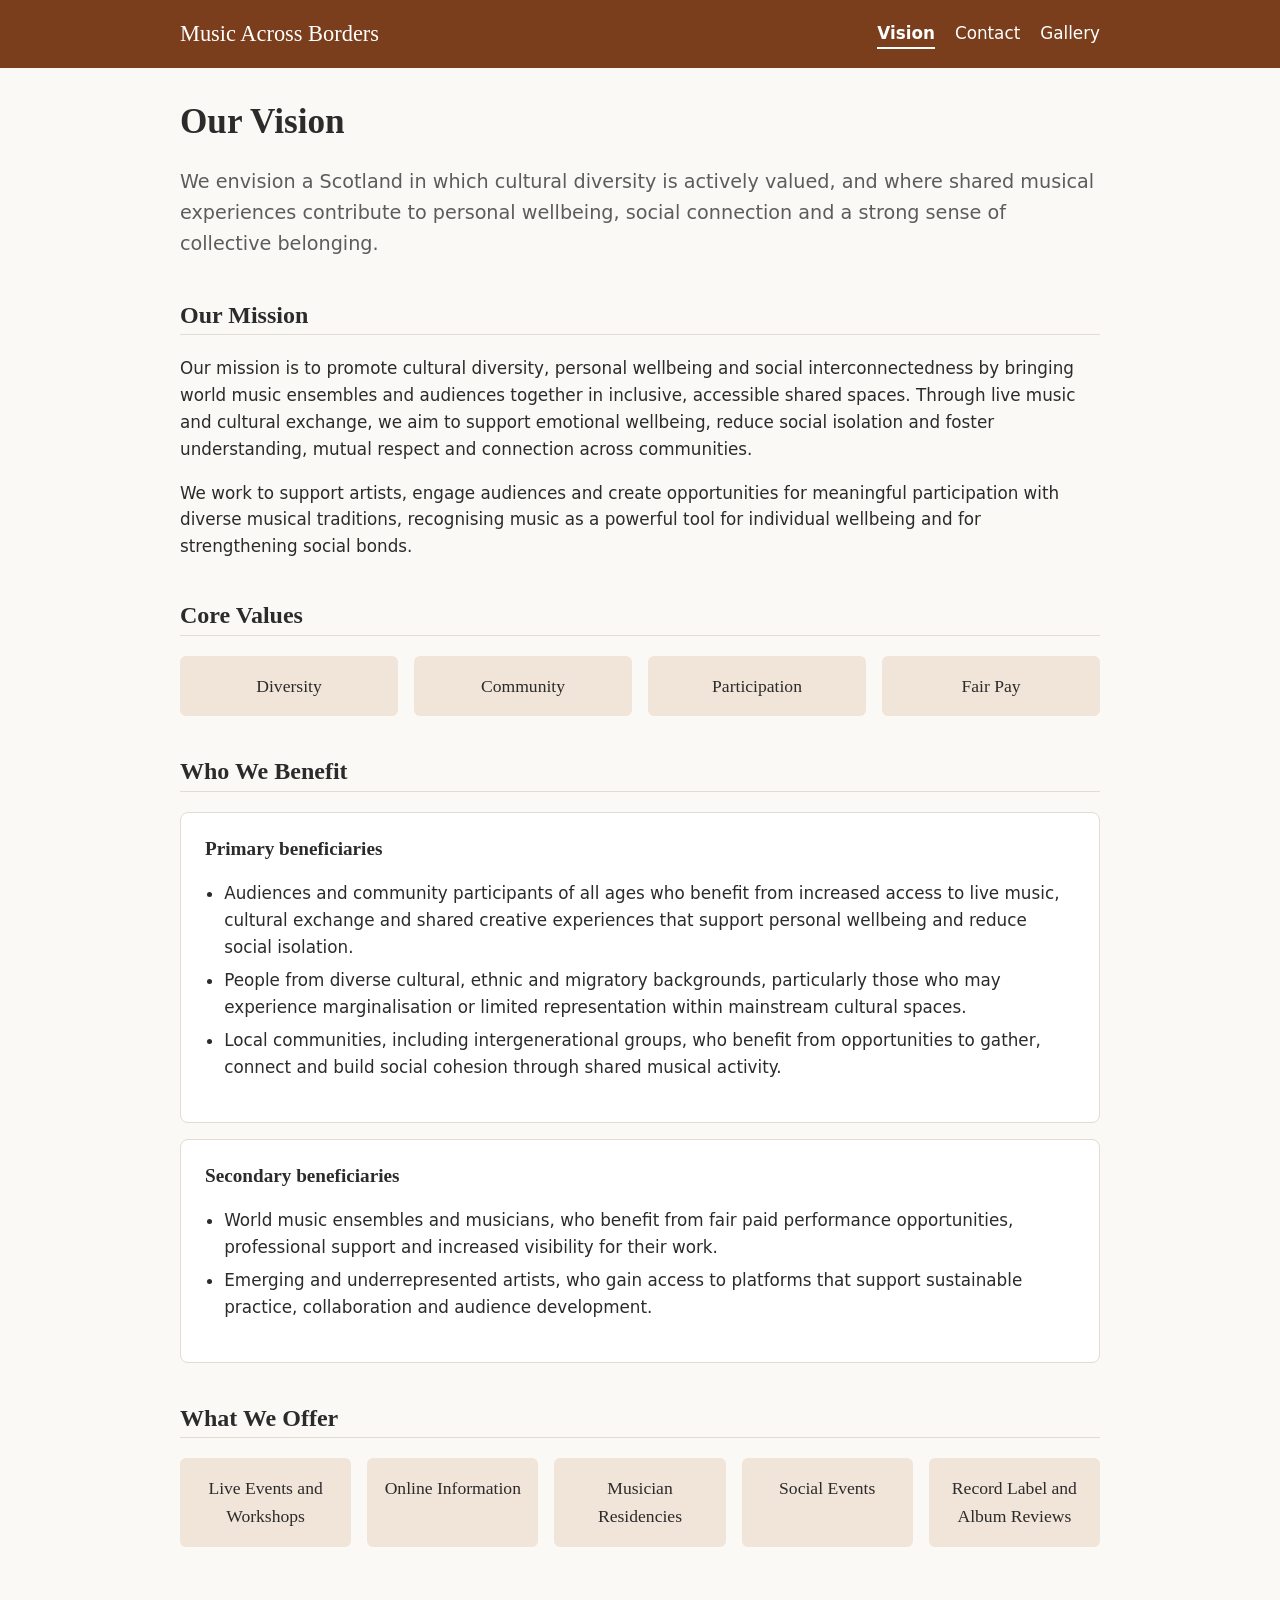
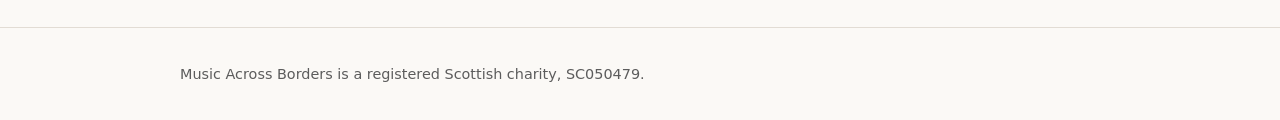
==== index.html @ 5e3e6b76 "feat: initial commit" ====
<!doctype html>
<html lang="en-GB">
<head>
  <meta charset="utf-8">
  <meta name="viewport" content="width=device-width, initial-scale=1">
  <title>Vision | Music Across Borders</title>
  <meta name="description" content="Promoting cultural diversity, personal wellbeing and social connection through shared world music.">
  <link rel="stylesheet" href="styles.css">
</head>
<body>
  <a class="skip-link" href="#main">Skip to content</a>

  <header class="site-header">
    <div class="inner">
      <a class="site-title" href="index.html">Music Across Borders</a>
      <nav class="site-nav" aria-label="Main">
        <ul>
          <li><a href="index.html" aria-current="page">Vision</a></li>
          <li><a href="contact.html">Contact</a></li>
          <li><a href="gallery.html">Gallery</a></li>
        </ul>
      </nav>
    </div>
  </header>

  <main id="main">
    <h1>Our Vision</h1>
    <p class="lead">We envision a Scotland in which cultural diversity is actively valued, and where shared musical experiences contribute to personal wellbeing, social connection and a strong sense of collective belonging.</p>

    <h2>Our Mission</h2>
    <p>Our mission is to promote cultural diversity, personal wellbeing and social interconnectedness by bringing world music ensembles and audiences together in inclusive, accessible shared spaces. Through live music and cultural exchange, we aim to support emotional wellbeing, reduce social isolation and foster understanding, mutual respect and connection across communities.</p>
    <p>We work to support artists, engage audiences and create opportunities for meaningful participation with diverse musical traditions, recognising music as a powerful tool for individual wellbeing and for strengthening social bonds.</p>

    <h2>Core Values</h2>
    <ul class="values">
      <li>Diversity</li>
      <li>Community</li>
      <li>Participation</li>
      <li>Fair Pay</li>
    </ul>

    <h2>Who We Benefit</h2>
    <div class="card">
      <h3>Primary beneficiaries</h3>
      <ul>
        <li>Audiences and community participants of all ages who benefit from increased access to live music, cultural exchange and shared creative experiences that support personal wellbeing and reduce social isolation.</li>
        <li>People from diverse cultural, ethnic and migratory backgrounds, particularly those who may experience marginalisation or limited representation within mainstream cultural spaces.</li>
        <li>Local communities, including intergenerational groups, who benefit from opportunities to gather, connect and build social cohesion through shared musical activity.</li>
      </ul>
    </div>
    <div class="card">
      <h3>Secondary beneficiaries</h3>
      <ul>
        <li>World music ensembles and musicians, who benefit from fair paid performance opportunities, professional support and increased visibility for their work.</li>
        <li>Emerging and underrepresented artists, who gain access to platforms that support sustainable practice, collaboration and audience development.</li>
      </ul>
    </div>

    <h2>What We Offer</h2>
    <ul class="values">
      <li>Live Events and Workshops</li>
      <li>Online Information</li>
      <li>Musician Residencies</li>
      <li>Social Events</li>
      <li>Record Label and Album Reviews</li>
    </ul>
  </main>

  <footer class="site-footer">
    <div class="inner">
      <p>Music Across Borders is a registered Scottish charity, SC050479.</p>
    </div>
  </footer>
</body>
</html>
---- styles.css ----
:root {
  --colour-bg: #fbf9f6;
  --colour-text: #2b2b2b;
  --colour-muted: #5c5c5c;
  --colour-accent: #7a3e1d;
  --colour-accent-light: #f1e4d8;
  --colour-border: #e2dcd4;
  --max-width: 960px;
  --font-body: system-ui, -apple-system, "Segoe UI", Roboto, sans-serif;
  --font-heading: Georgia, "Times New Roman", serif;
}

*,
*::before,
*::after {
  box-sizing: border-box;
}

body {
  margin: 0;
  font-family: var(--font-body);
  font-size: 1.05rem;
  line-height: 1.6;
  color: var(--colour-text);
  background: var(--colour-bg);
}

img {
  max-width: 100%;
  display: block;
}

a {
  color: var(--colour-accent);
}

a:focus-visible,
button:focus-visible {
  outline: 3px solid var(--colour-accent);
  outline-offset: 2px;
}

h1,
h2,
h3 {
  font-family: var(--font-heading);
  line-height: 1.25;
  color: var(--colour-text);
}

h1 {
  font-size: 2.2rem;
  margin-top: 0;
}

h2 {
  font-size: 1.5rem;
  margin-top: 2.5rem;
  border-bottom: 1px solid var(--colour-border);
  padding-bottom: 0.3rem;
}

.skip-link {
  position: absolute;
  left: -999px;
  top: 0;
  background: var(--colour-accent);
  color: #fff;
  padding: 0.5rem 1rem;
}

.skip-link:focus {
  left: 1rem;
}

/* Header and navigation */

.site-header {
  background: var(--colour-accent);
  color: #fff;
}

.site-header .inner {
  max-width: var(--max-width);
  margin: 0 auto;
  padding: 1rem 1.25rem;
  display: flex;
  flex-wrap: wrap;
  justify-content: space-between;
  align-items: center;
  gap: 0.75rem;
}

.site-title {
  font-family: var(--font-heading);
  font-size: 1.4rem;
  color: #fff;
  text-decoration: none;
}

.site-nav ul {
  list-style: none;
  margin: 0;
  padding: 0;
  display: flex;
  gap: 1.25rem;
}

.site-nav a {
  color: #fff;
  text-decoration: none;
  padding: 0.25rem 0;
  border-bottom: 2px solid transparent;
}

.site-nav a:hover {
  border-bottom-color: #fff;
}

.site-nav a[aria-current="page"] {
  border-bottom-color: #fff;
  font-weight: 600;
}

/* Layout */

main {
  max-width: var(--max-width);
  margin: 0 auto;
  padding: 2rem 1.25rem 4rem;
}

.lead {
  font-size: 1.2rem;
  color: var(--colour-muted);
}

.values {
  display: grid;
  grid-template-columns: repeat(auto-fit, minmax(160px, 1fr));
  gap: 1rem;
  padding: 0;
  list-style: none;
}

.values li {
  background: var(--colour-accent-light);
  padding: 1rem;
  border-radius: 6px;
  text-align: center;
  font-family: var(--font-heading);
  font-size: 1.1rem;
}

.card {
  background: #fff;
  border: 1px solid var(--colour-border);
  border-radius: 8px;
  padding: 1.5rem;
  margin-top: 1rem;
}

.card h3 {
  margin-top: 0;
  font-size: 1.2rem;
}

.card ul {
  padding-left: 1.2rem;
}

.card li + li {
  margin-top: 0.4rem;
}

.contact-details dt {
  font-weight: 600;
  margin-top: 1rem;
}

.contact-details dd {
  margin: 0.2rem 0 0;
}

/* Trustees */

.trustee {
  display: grid;
  grid-template-columns: 180px 1fr;
  gap: 1.5rem;
  align-items: start;
  background: #fff;
  border: 1px solid var(--colour-border);
  border-radius: 8px;
  padding: 1.5rem;
  margin-top: 1rem;
}

.trustee img {
  width: 100%;
  aspect-ratio: 1 / 1;
  object-fit: cover;
  border-radius: 6px;
}

.trustee h3 {
  margin: 0;
  font-size: 1.3rem;
}

.trustee-role {
  margin: 0.15rem 0 0.75rem;
  color: var(--colour-accent);
  font-weight: 600;
}

.trustee dl {
  margin: 0;
}

.trustee dt {
  font-weight: 600;
  font-size: 0.9rem;
  text-transform: uppercase;
  letter-spacing: 0.04em;
  color: var(--colour-muted);
  margin-top: 0.75rem;
}

.trustee dd {
  margin: 0.15rem 0 0;
}

/* Gallery */

.gallery-grid {
  display: grid;
  grid-template-columns: repeat(auto-fill, minmax(240px, 1fr));
  gap: 1rem;
  max-height: 70vh;
  overflow-y: auto;
  padding: 0.25rem;
  margin-top: 1.5rem;
}

.gallery-grid button {
  padding: 0;
  border: 0;
  background: none;
  cursor: zoom-in;
  border-radius: 6px;
  overflow: hidden;
}

.gallery-grid img {
  width: 100%;
  aspect-ratio: 4 / 3;
  object-fit: cover;
  transition: transform 0.2s ease;
}

.gallery-grid button:hover img {
  transform: scale(1.03);
}

.lightbox {
  border: 0;
  padding: 0;
  background: transparent;
  max-width: 95vw;
  max-height: 95vh;
}

.lightbox::backdrop {
  background: rgba(20, 15, 10, 0.85);
}

.lightbox img {
  max-width: 95vw;
  max-height: 85vh;
  margin: 0 auto;
  border-radius: 4px;
}

.lightbox figcaption {
  color: #fff;
  text-align: center;
  padding: 0.5rem;
}

.lightbox-close {
  position: absolute;
  top: 0.5rem;
  right: 0.5rem;
  background: #fff;
  border: 0;
  border-radius: 50%;
  width: 2.5rem;
  height: 2.5rem;
  font-size: 1.5rem;
  line-height: 1;
  cursor: pointer;
}

/* Footer */

.site-footer {
  border-top: 1px solid var(--colour-border);
  color: var(--colour-muted);
  font-size: 0.9rem;
}

.site-footer .inner {
  max-width: var(--max-width);
  margin: 0 auto;
  padding: 1.25rem;
}

@media (max-width: 600px) {
  h1 {
    font-size: 1.8rem;
  }

  .site-nav ul {
    gap: 0.9rem;
  }

  .trustee {
    grid-template-columns: 1fr;
  }

  .trustee img {
    max-width: 220px;
  }
}
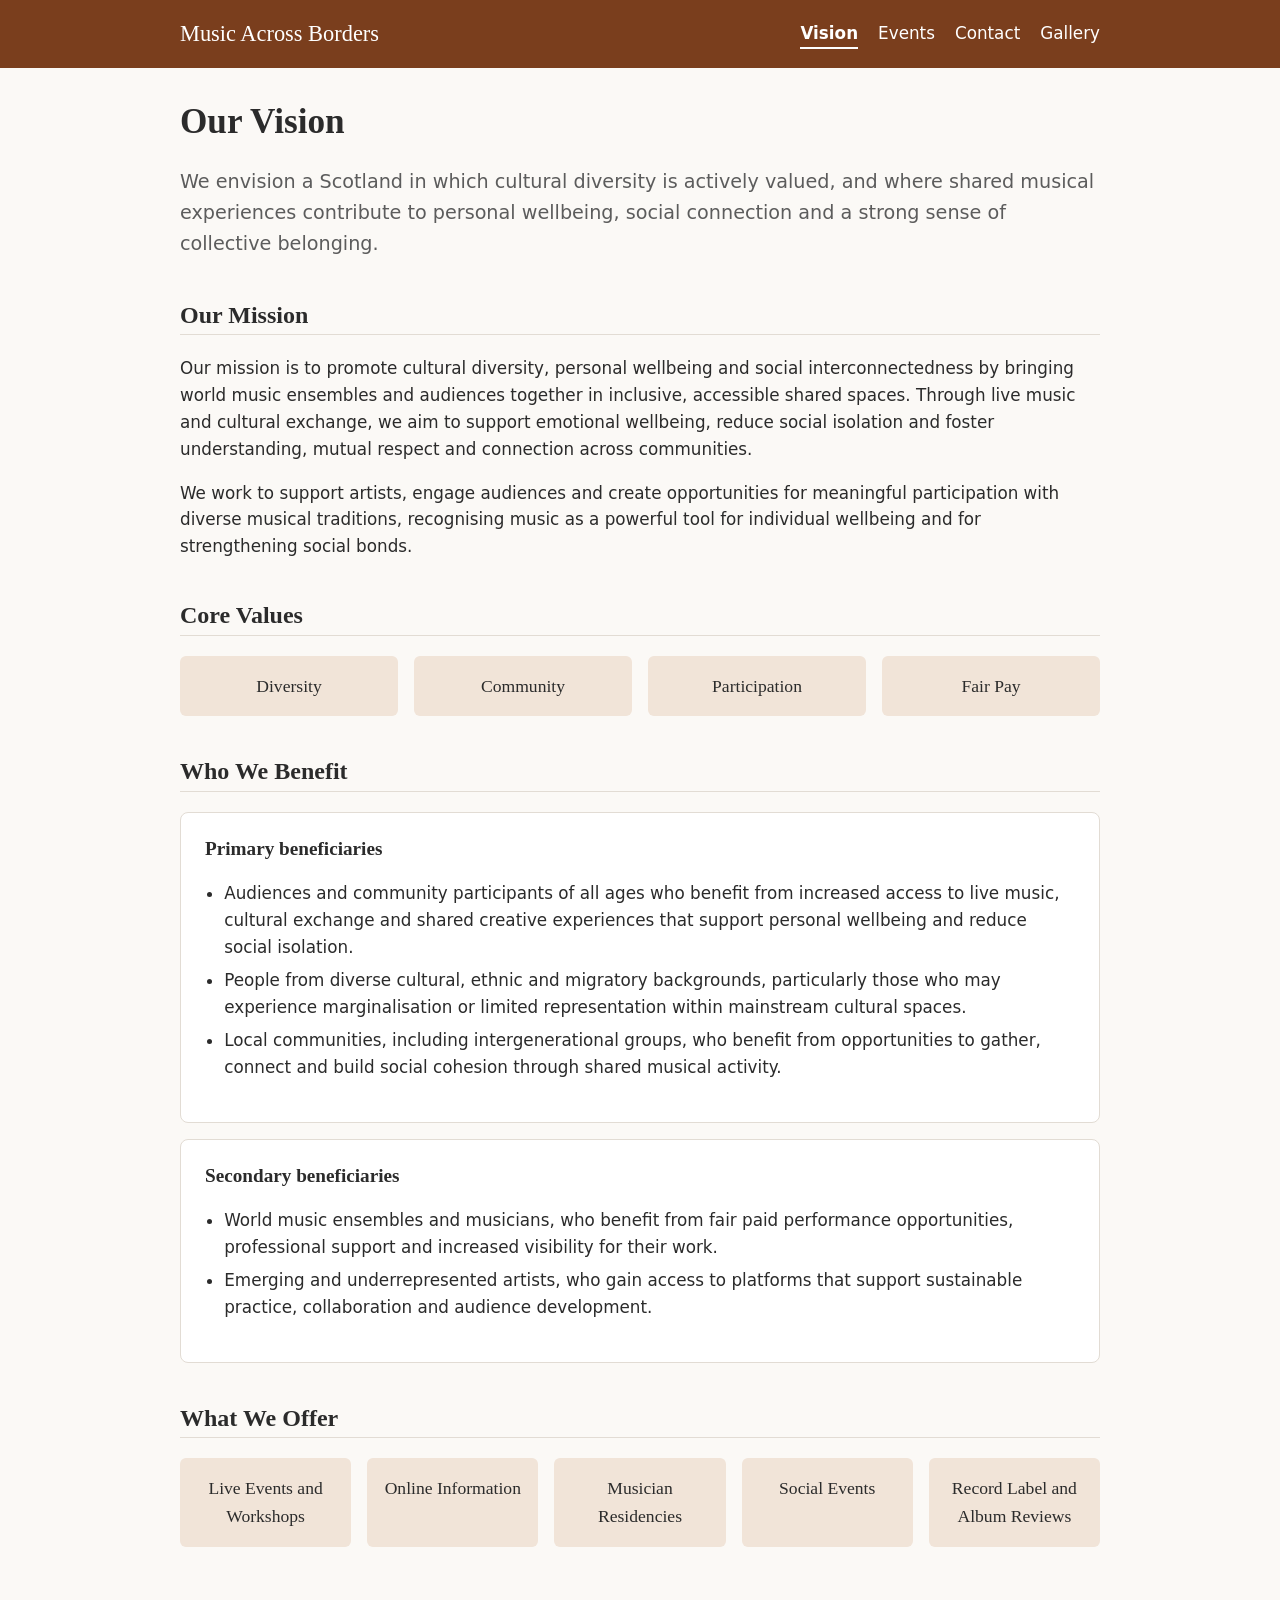
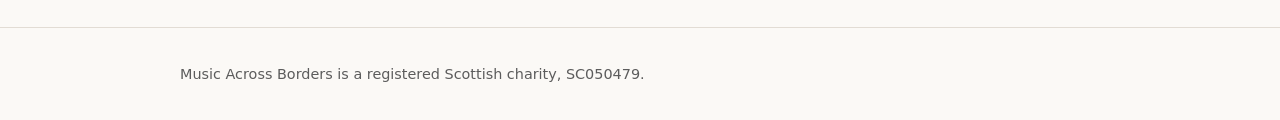
==== commit 41ecfd52: "feat: add event page" ====
--- a/index.html
+++ b/index.html
@@ -16,6 +16,7 @@
       <nav class="site-nav" aria-label="Main">
         <ul>
           <li><a href="index.html" aria-current="page">Vision</a></li>
+          <li><a href="events.html">Events</a></li>
           <li><a href="contact.html">Contact</a></li>
           <li><a href="gallery.html">Gallery</a></li>
         </ul>
--- a/styles.css
+++ b/styles.css
@@ -180,6 +180,44 @@
 
 .contact-details dd {
   margin: 0.2rem 0 0;
+}
+
+/* Events */
+
+.event {
+  display: grid;
+  grid-template-columns: 140px 1fr;
+  gap: 1.5rem;
+  align-items: start;
+  background: #fff;
+  border: 1px solid var(--colour-border);
+  border-radius: 8px;
+  padding: 1.5rem;
+  margin-top: 1rem;
+}
+
+.event-date {
+  background: var(--colour-accent-light);
+  color: var(--colour-accent);
+  font-family: var(--font-heading);
+  font-size: 1.15rem;
+  font-weight: 700;
+  text-align: center;
+  padding: 1rem 0.5rem;
+  border-radius: 6px;
+}
+
+.event h3 {
+  margin: 0;
+  font-size: 1.3rem;
+}
+
+.event p {
+  margin: 0.5rem 0 0;
+}
+
+.event-meta {
+  color: var(--colour-muted);
 }
 
 /* Trustees */
@@ -325,6 +363,7 @@
     gap: 0.9rem;
   }
 
+  .event,
   .trustee {
     grid-template-columns: 1fr;
   }
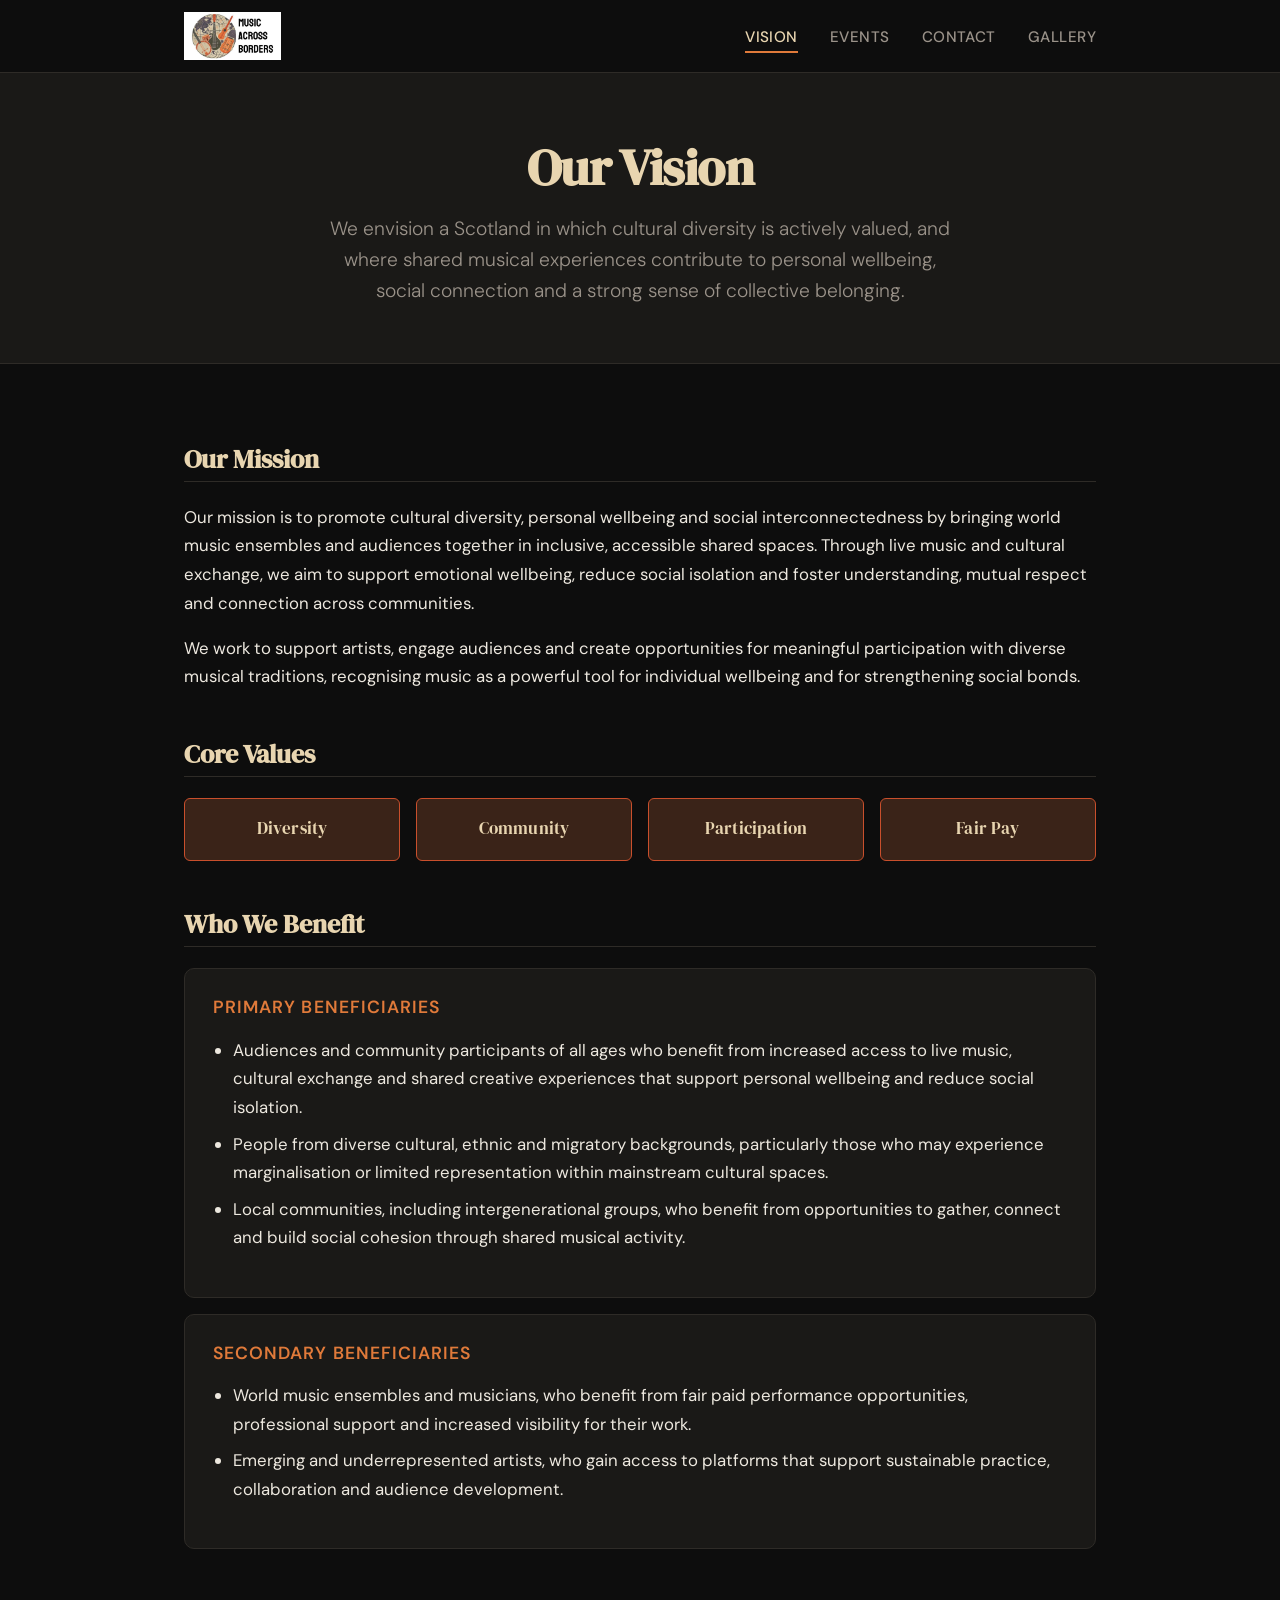
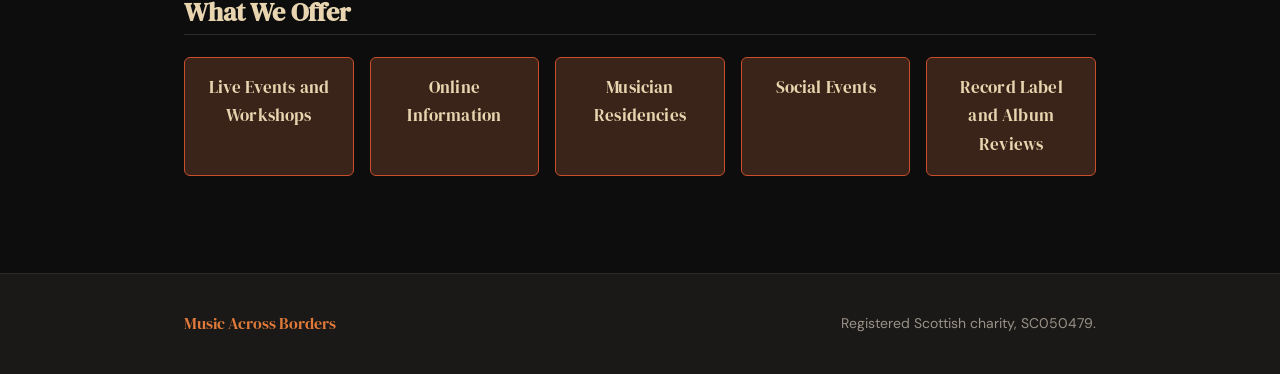
==== commit e7028275: "feat: ui changes" ====
--- a/index.html
+++ b/index.html
@@ -1,5 +1,5 @@
 <!doctype html>
-<html lang="en-GB">
+<html lang="en-GB" class="has-hero">
 <head>
   <meta charset="utf-8">
   <meta name="viewport" content="width=device-width, initial-scale=1">
@@ -12,7 +12,9 @@
 
   <header class="site-header">
     <div class="inner">
-      <a class="site-title" href="index.html">Music Across Borders</a>
+      <a href="index.html" aria-label="Music Across Borders — home">
+        <img class="site-logo" src="images/gallery/logo-white.jpeg" alt="Music Across Borders">
+      </a>
       <nav class="site-nav" aria-label="Main">
         <ul>
           <li><a href="index.html" aria-current="page">Vision</a></li>
@@ -24,10 +26,12 @@
     </div>
   </header>
 
-  <main id="main">
+  <div class="hero">
     <h1>Our Vision</h1>
     <p class="lead">We envision a Scotland in which cultural diversity is actively valued, and where shared musical experiences contribute to personal wellbeing, social connection and a strong sense of collective belonging.</p>
+  </div>
 
+  <main id="main">
     <h2>Our Mission</h2>
     <p>Our mission is to promote cultural diversity, personal wellbeing and social interconnectedness by bringing world music ensembles and audiences together in inclusive, accessible shared spaces. Through live music and cultural exchange, we aim to support emotional wellbeing, reduce social isolation and foster understanding, mutual respect and connection across communities.</p>
     <p>We work to support artists, engage audiences and create opportunities for meaningful participation with diverse musical traditions, recognising music as a powerful tool for individual wellbeing and for strengthening social bonds.</p>
@@ -69,7 +73,8 @@
 
   <footer class="site-footer">
     <div class="inner">
-      <p>Music Across Borders is a registered Scottish charity, SC050479.</p>
+      <span class="footer-accent">Music Across Borders</span>
+      <p>Registered Scottish charity, SC050479.</p>
     </div>
   </footer>
 </body>
--- a/styles.css
+++ b/styles.css
@@ -1,13 +1,22 @@
+@import url('https://fonts.googleapis.com/css2?family=DM+Sans:ital,opsz,wght@0,9..40,300;0,9..40,400;0,9..40,500;0,9..40,600;1,9..40,300&family=DM+Serif+Display:ital@0;1&display=swap');
+
 :root {
-  --colour-bg: #fbf9f6;
-  --colour-text: #2b2b2b;
-  --colour-muted: #5c5c5c;
-  --colour-accent: #7a3e1d;
-  --colour-accent-light: #f1e4d8;
-  --colour-border: #e2dcd4;
+  --colour-bg:            #0d0d0d;
+  --colour-surface:       #1a1917;
+  --colour-surface-2:     #232220;
+  --colour-text:          #ede8df;
+  --colour-muted:         #9a9289;
+  --colour-accent:        #e07a3a;
+  --colour-accent-dark:   #c94f2c;
+  --colour-accent-light:  #3a2318;
+  --colour-green:         #7a8c5c;
+  --colour-green-dark:    #2a3020;
+  --colour-purple:        #5a4f6b;
+  --colour-beige:         #e8d5b0;
+  --colour-border:        #2e2b27;
   --max-width: 960px;
-  --font-body: system-ui, -apple-system, "Segoe UI", Roboto, sans-serif;
-  --font-heading: Georgia, "Times New Roman", serif;
+  --font-body:    'DM Sans', system-ui, sans-serif;
+  --font-heading: 'DM Serif Display', Georgia, serif;
 }
 
 *,
@@ -20,7 +29,7 @@
   margin: 0;
   font-family: var(--font-body);
   font-size: 1.05rem;
-  line-height: 1.6;
+  line-height: 1.7;
   color: var(--colour-text);
   background: var(--colour-bg);
 }
@@ -32,33 +41,45 @@
 
 a {
   color: var(--colour-accent);
+  transition: color 0.2s ease;
+}
+
+a:hover {
+  color: var(--colour-beige);
 }
 
 a:focus-visible,
 button:focus-visible {
-  outline: 3px solid var(--colour-accent);
-  outline-offset: 2px;
+  outline: 2px solid var(--colour-accent);
+  outline-offset: 3px;
 }
 
 h1,
 h2,
 h3 {
   font-family: var(--font-heading);
-  line-height: 1.25;
-  color: var(--colour-text);
+  line-height: 1.2;
+  color: var(--colour-beige);
 }
 
 h1 {
-  font-size: 2.2rem;
+  font-size: 2.6rem;
   margin-top: 0;
+  letter-spacing: -0.01em;
 }
 
 h2 {
-  font-size: 1.5rem;
-  margin-top: 2.5rem;
+  font-size: 1.6rem;
+  margin-top: 3rem;
+  padding-bottom: 0.4rem;
   border-bottom: 1px solid var(--colour-border);
-  padding-bottom: 0.3rem;
-}
+}
+
+h3 {
+  font-size: 1.2rem;
+}
+
+/* ── Skip link ───────────────────────────────────────────── */
 
 .skip-link {
   position: absolute;
@@ -67,35 +88,38 @@
   background: var(--colour-accent);
   color: #fff;
   padding: 0.5rem 1rem;
+  z-index: 100;
 }
 
 .skip-link:focus {
   left: 1rem;
 }
 
-/* Header and navigation */
+/* ── Header ──────────────────────────────────────────────── */
 
 .site-header {
-  background: var(--colour-accent);
-  color: #fff;
+  background: var(--colour-bg);
+  border-bottom: 1px solid var(--colour-border);
+  position: sticky;
+  top: 0;
+  z-index: 50;
 }
 
 .site-header .inner {
   max-width: var(--max-width);
   margin: 0 auto;
-  padding: 1rem 1.25rem;
+  padding: 0.75rem 1.5rem;
   display: flex;
   flex-wrap: wrap;
   justify-content: space-between;
   align-items: center;
-  gap: 0.75rem;
-}
-
-.site-title {
-  font-family: var(--font-heading);
-  font-size: 1.4rem;
-  color: #fff;
-  text-decoration: none;
+  gap: 1rem;
+}
+
+.site-logo {
+  display: block;
+  height: 48px;
+  width: auto;
 }
 
 .site-nav ul {
@@ -103,37 +127,75 @@
   margin: 0;
   padding: 0;
   display: flex;
-  gap: 1.25rem;
+  gap: 2rem;
 }
 
 .site-nav a {
-  color: #fff;
+  color: var(--colour-muted);
   text-decoration: none;
+  font-size: 0.95rem;
+  font-weight: 500;
+  letter-spacing: 0.03em;
+  text-transform: uppercase;
   padding: 0.25rem 0;
   border-bottom: 2px solid transparent;
+  transition: color 0.2s ease, border-color 0.2s ease;
 }
 
 .site-nav a:hover {
-  border-bottom-color: #fff;
+  color: var(--colour-beige);
+  border-bottom-color: var(--colour-accent);
 }
 
 .site-nav a[aria-current="page"] {
-  border-bottom-color: #fff;
-  font-weight: 600;
-}
-
-/* Layout */
+  color: var(--colour-beige);
+  border-bottom-color: var(--colour-accent);
+}
+
+/* ── Hero band (index page) ──────────────────────────────── */
+
+.hero {
+  background: var(--colour-surface);
+  border-bottom: 1px solid var(--colour-border);
+  padding: 4rem 1.5rem 3.5rem;
+  text-align: center;
+}
+
+.hero h1 {
+  font-size: 3.2rem;
+  margin-bottom: 1rem;
+  color: var(--colour-beige);
+}
+
+.hero .lead {
+  max-width: 640px;
+  margin: 0 auto;
+  font-size: 1.2rem;
+  color: var(--colour-muted);
+  font-weight: 300;
+}
+
+/* ── Layout ──────────────────────────────────────────────── */
 
 main {
   max-width: var(--max-width);
   margin: 0 auto;
-  padding: 2rem 1.25rem 4rem;
+  padding: 2.5rem 1.5rem 5rem;
+}
+
+/* When main has a hero sibling, reduce top padding */
+.has-hero main {
+  padding-top: 2rem;
 }
 
 .lead {
-  font-size: 1.2rem;
-  color: var(--colour-muted);
-}
+  font-size: 1.15rem;
+  color: var(--colour-muted);
+  font-weight: 300;
+  line-height: 1.6;
+}
+
+/* ── Values / pill tiles ─────────────────────────────────── */
 
 .values {
   display: grid;
@@ -141,66 +203,95 @@
   gap: 1rem;
   padding: 0;
   list-style: none;
+  margin-top: 1.25rem;
 }
 
 .values li {
   background: var(--colour-accent-light);
-  padding: 1rem;
+  border: 1px solid var(--colour-accent-dark);
+  color: var(--colour-beige);
+  padding: 1rem 1.25rem;
   border-radius: 6px;
   text-align: center;
   font-family: var(--font-heading);
+  font-size: 1.05rem;
+  letter-spacing: 0.01em;
+  transition: background 0.2s ease;
+}
+
+.values li:hover {
+  background: #4a2c18;
+}
+
+/* ── Cards ───────────────────────────────────────────────── */
+
+.card {
+  background: var(--colour-surface);
+  border: 1px solid var(--colour-border);
+  border-radius: 10px;
+  padding: 1.75rem;
+  margin-top: 1rem;
+}
+
+.card h3 {
+  margin-top: 0;
+  color: var(--colour-accent);
   font-size: 1.1rem;
-}
-
-.card {
-  background: #fff;
+  text-transform: uppercase;
+  letter-spacing: 0.06em;
+  font-family: var(--font-body);
+  font-weight: 600;
+}
+
+.card ul {
+  padding-left: 1.25rem;
+  color: var(--colour-text);
+}
+
+.card li + li {
+  margin-top: 0.5rem;
+}
+
+/* ── Contact details ─────────────────────────────────────── */
+
+.contact-details dt {
+  font-weight: 600;
+  color: var(--colour-muted);
+  font-size: 0.85rem;
+  text-transform: uppercase;
+  letter-spacing: 0.06em;
+  margin-top: 1rem;
+}
+
+.contact-details dd {
+  margin: 0.2rem 0 0;
+}
+
+/* ── Events ──────────────────────────────────────────────── */
+
+.event {
+  display: grid;
+  grid-template-columns: 130px 1fr;
+  gap: 1.75rem;
+  align-items: start;
+  background: var(--colour-surface);
   border: 1px solid var(--colour-border);
-  border-radius: 8px;
+  border-radius: 10px;
   padding: 1.5rem;
   margin-top: 1rem;
-}
-
-.card h3 {
-  margin-top: 0;
-  font-size: 1.2rem;
-}
-
-.card ul {
-  padding-left: 1.2rem;
-}
-
-.card li + li {
-  margin-top: 0.4rem;
-}
-
-.contact-details dt {
-  font-weight: 600;
-  margin-top: 1rem;
-}
-
-.contact-details dd {
-  margin: 0.2rem 0 0;
-}
-
-/* Events */
-
-.event {
-  display: grid;
-  grid-template-columns: 140px 1fr;
-  gap: 1.5rem;
-  align-items: start;
-  background: #fff;
-  border: 1px solid var(--colour-border);
-  border-radius: 8px;
-  padding: 1.5rem;
-  margin-top: 1rem;
+  transition: border-color 0.2s ease;
+}
+
+.event:hover {
+  border-color: var(--colour-accent);
 }
 
 .event-date {
   background: var(--colour-accent-light);
+  border: 1px solid var(--colour-accent-dark);
   color: var(--colour-accent);
   font-family: var(--font-heading);
-  font-size: 1.15rem;
+  font-size: 1.1rem;
   font-weight: 700;
   text-align: center;
   padding: 1rem 0.5rem;
@@ -210,6 +301,7 @@
 .event h3 {
   margin: 0;
   font-size: 1.3rem;
+  color: var(--colour-beige);
 }
 
 .event p {
@@ -218,38 +310,48 @@
 
 .event-meta {
   color: var(--colour-muted);
-}
-
-/* Trustees */
+  font-size: 0.95rem;
+}
+
+/* ── Trustees ────────────────────────────────────────────── */
 
 .trustee {
   display: grid;
-  grid-template-columns: 180px 1fr;
-  gap: 1.5rem;
+  grid-template-columns: 160px 1fr;
+  gap: 1.75rem;
   align-items: start;
-  background: #fff;
+  background: var(--colour-surface);
   border: 1px solid var(--colour-border);
-  border-radius: 8px;
+  border-radius: 10px;
   padding: 1.5rem;
   margin-top: 1rem;
+  transition: border-color 0.2s ease;
+}
+
+.trustee:hover {
+  border-color: var(--colour-green);
 }
 
 .trustee img {
   width: 100%;
   aspect-ratio: 1 / 1;
   object-fit: cover;
-  border-radius: 6px;
+  border-radius: 8px;
+  filter: grayscale(20%);
 }
 
 .trustee h3 {
   margin: 0;
-  font-size: 1.3rem;
+  font-size: 1.25rem;
+  color: var(--colour-beige);
 }
 
 .trustee-role {
-  margin: 0.15rem 0 0.75rem;
+  margin: 0.2rem 0 0.75rem;
   color: var(--colour-accent);
   font-weight: 600;
+  font-size: 0.95rem;
+  letter-spacing: 0.02em;
 }
 
 .trustee dl {
@@ -258,23 +360,24 @@
 
 .trustee dt {
   font-weight: 600;
-  font-size: 0.9rem;
+  font-size: 0.8rem;
   text-transform: uppercase;
-  letter-spacing: 0.04em;
+  letter-spacing: 0.06em;
   color: var(--colour-muted);
   margin-top: 0.75rem;
 }
 
 .trustee dd {
   margin: 0.15rem 0 0;
-}
-
-/* Gallery */
+  color: var(--colour-text);
+}
+
+/* ── Gallery ─────────────────────────────────────────────── */
 
 .gallery-grid {
   display: grid;
   grid-template-columns: repeat(auto-fill, minmax(240px, 1fr));
-  gap: 1rem;
+  gap: 0.75rem;
   max-height: 70vh;
   overflow-y: auto;
   padding: 0.25rem;
@@ -283,22 +386,28 @@
 
 .gallery-grid button {
   padding: 0;
-  border: 0;
-  background: none;
+  border: 1px solid var(--colour-border);
+  background: var(--colour-surface);
   cursor: zoom-in;
-  border-radius: 6px;
+  border-radius: 8px;
   overflow: hidden;
+  transition: border-color 0.2s ease;
+}
+
+.gallery-grid button:hover {
+  border-color: var(--colour-accent);
 }
 
 .gallery-grid img {
   width: 100%;
   aspect-ratio: 4 / 3;
   object-fit: cover;
-  transition: transform 0.2s ease;
+  transition: transform 0.3s ease, opacity 0.2s ease;
 }
 
 .gallery-grid button:hover img {
-  transform: scale(1.03);
+  transform: scale(1.04);
+  opacity: 0.9;
 }
 
 .lightbox {
@@ -310,57 +419,86 @@
 }
 
 .lightbox::backdrop {
-  background: rgba(20, 15, 10, 0.85);
+  background: rgba(5, 4, 3, 0.92);
 }
 
 .lightbox img {
   max-width: 95vw;
   max-height: 85vh;
   margin: 0 auto;
-  border-radius: 4px;
+  border-radius: 6px;
 }
 
 .lightbox figcaption {
-  color: #fff;
+  color: var(--colour-muted);
   text-align: center;
-  padding: 0.5rem;
+  padding: 0.6rem;
+  font-size: 0.9rem;
 }
 
 .lightbox-close {
   position: absolute;
-  top: 0.5rem;
-  right: 0.5rem;
-  background: #fff;
-  border: 0;
+  top: 0.75rem;
+  right: 0.75rem;
+  background: var(--colour-surface-2);
+  border: 1px solid var(--colour-border);
+  color: var(--colour-text);
   border-radius: 50%;
   width: 2.5rem;
   height: 2.5rem;
-  font-size: 1.5rem;
+  font-size: 1.3rem;
   line-height: 1;
   cursor: pointer;
-}
-
-/* Footer */
+  transition: background 0.2s ease;
+}
+
+.lightbox-close:hover {
+  background: var(--colour-accent-dark);
+}
+
+/* ── Footer ──────────────────────────────────────────────── */
 
 .site-footer {
   border-top: 1px solid var(--colour-border);
   color: var(--colour-muted);
-  font-size: 0.9rem;
+  font-size: 0.875rem;
+  background: var(--colour-surface);
 }
 
 .site-footer .inner {
   max-width: var(--max-width);
   margin: 0 auto;
-  padding: 1.25rem;
-}
+  padding: 1.5rem;
+  display: flex;
+  flex-wrap: wrap;
+  gap: 0.5rem;
+  align-items: center;
+  justify-content: space-between;
+}
+
+.footer-accent {
+  color: var(--colour-accent);
+  font-family: var(--font-heading);
+  font-size: 1rem;
+}
+
+/* ── Responsive ──────────────────────────────────────────── */
 
 @media (max-width: 600px) {
   h1 {
-    font-size: 1.8rem;
+    font-size: 2rem;
   }
 
+  .hero h1 {
+    font-size: 2.4rem;
+  }
+
   .site-nav ul {
-    gap: 0.9rem;
+    gap: 1.25rem;
+  }
+
+  .site-nav a {
+    font-size: 0.85rem;
   }
 
   .event,
@@ -369,6 +507,6 @@
   }
 
   .trustee img {
-    max-width: 220px;
+    max-width: 180px;
   }
 }
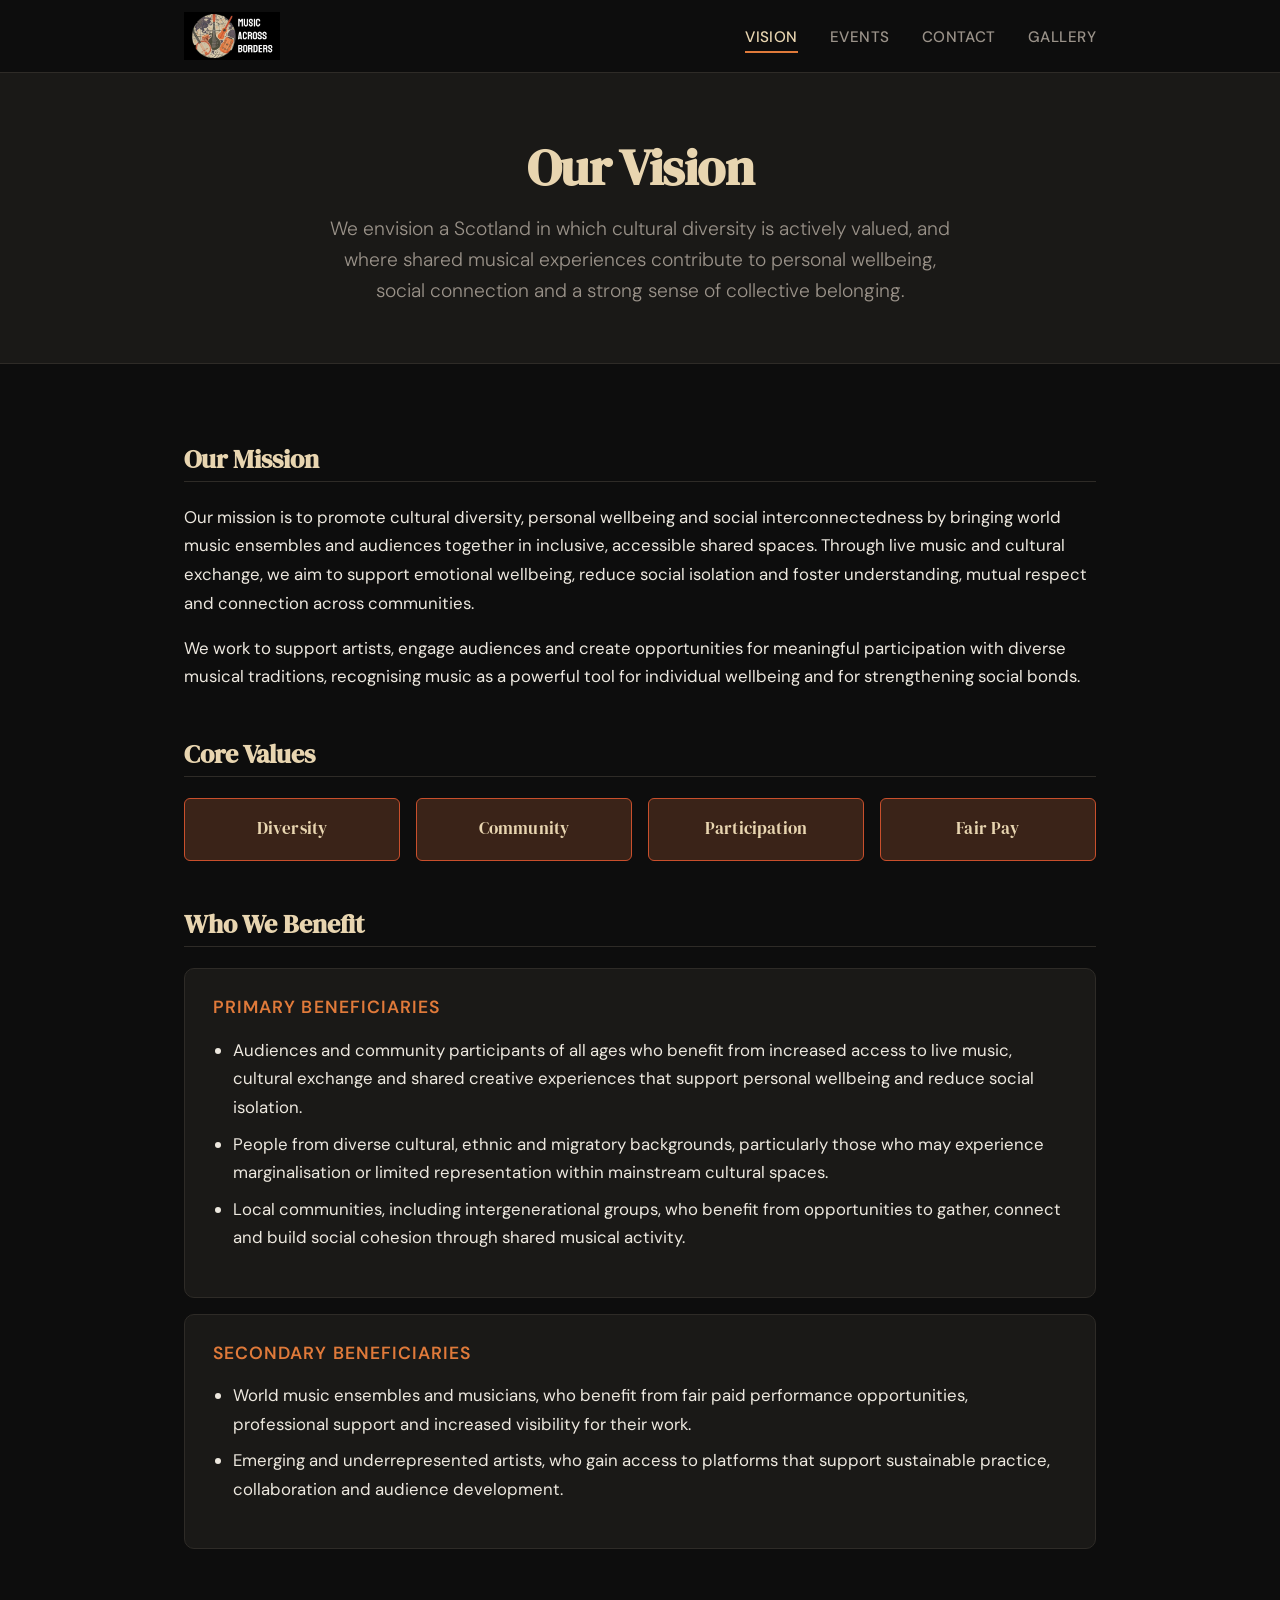
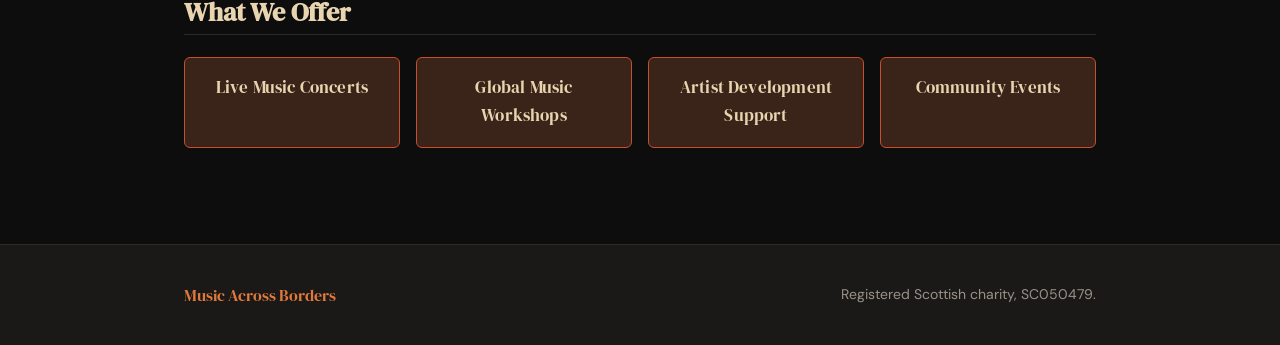
==== commit 1af7b821: "feat: fixes to info in index" ====
--- a/index.html
+++ b/index.html
@@ -13,7 +13,7 @@
   <header class="site-header">
     <div class="inner">
       <a href="index.html" aria-label="Music Across Borders — home">
-        <img class="site-logo" src="images/gallery/logo-white.jpeg" alt="Music Across Borders">
+        <img class="site-logo" src="images/gallery/logo-black.jpeg" alt="Music Across Borders">
       </a>
       <nav class="site-nav" aria-label="Main">
         <ul>
@@ -63,11 +63,10 @@
 
     <h2>What We Offer</h2>
     <ul class="values">
-      <li>Live Events and Workshops</li>
-      <li>Online Information</li>
-      <li>Musician Residencies</li>
-      <li>Social Events</li>
-      <li>Record Label and Album Reviews</li>
+      <li>Live Music Concerts</li>
+      <li>Global Music Workshops</li>
+      <li>Artist Development Support</li>
+      <li>Community Events</li>
     </ul>
   </main>
 
